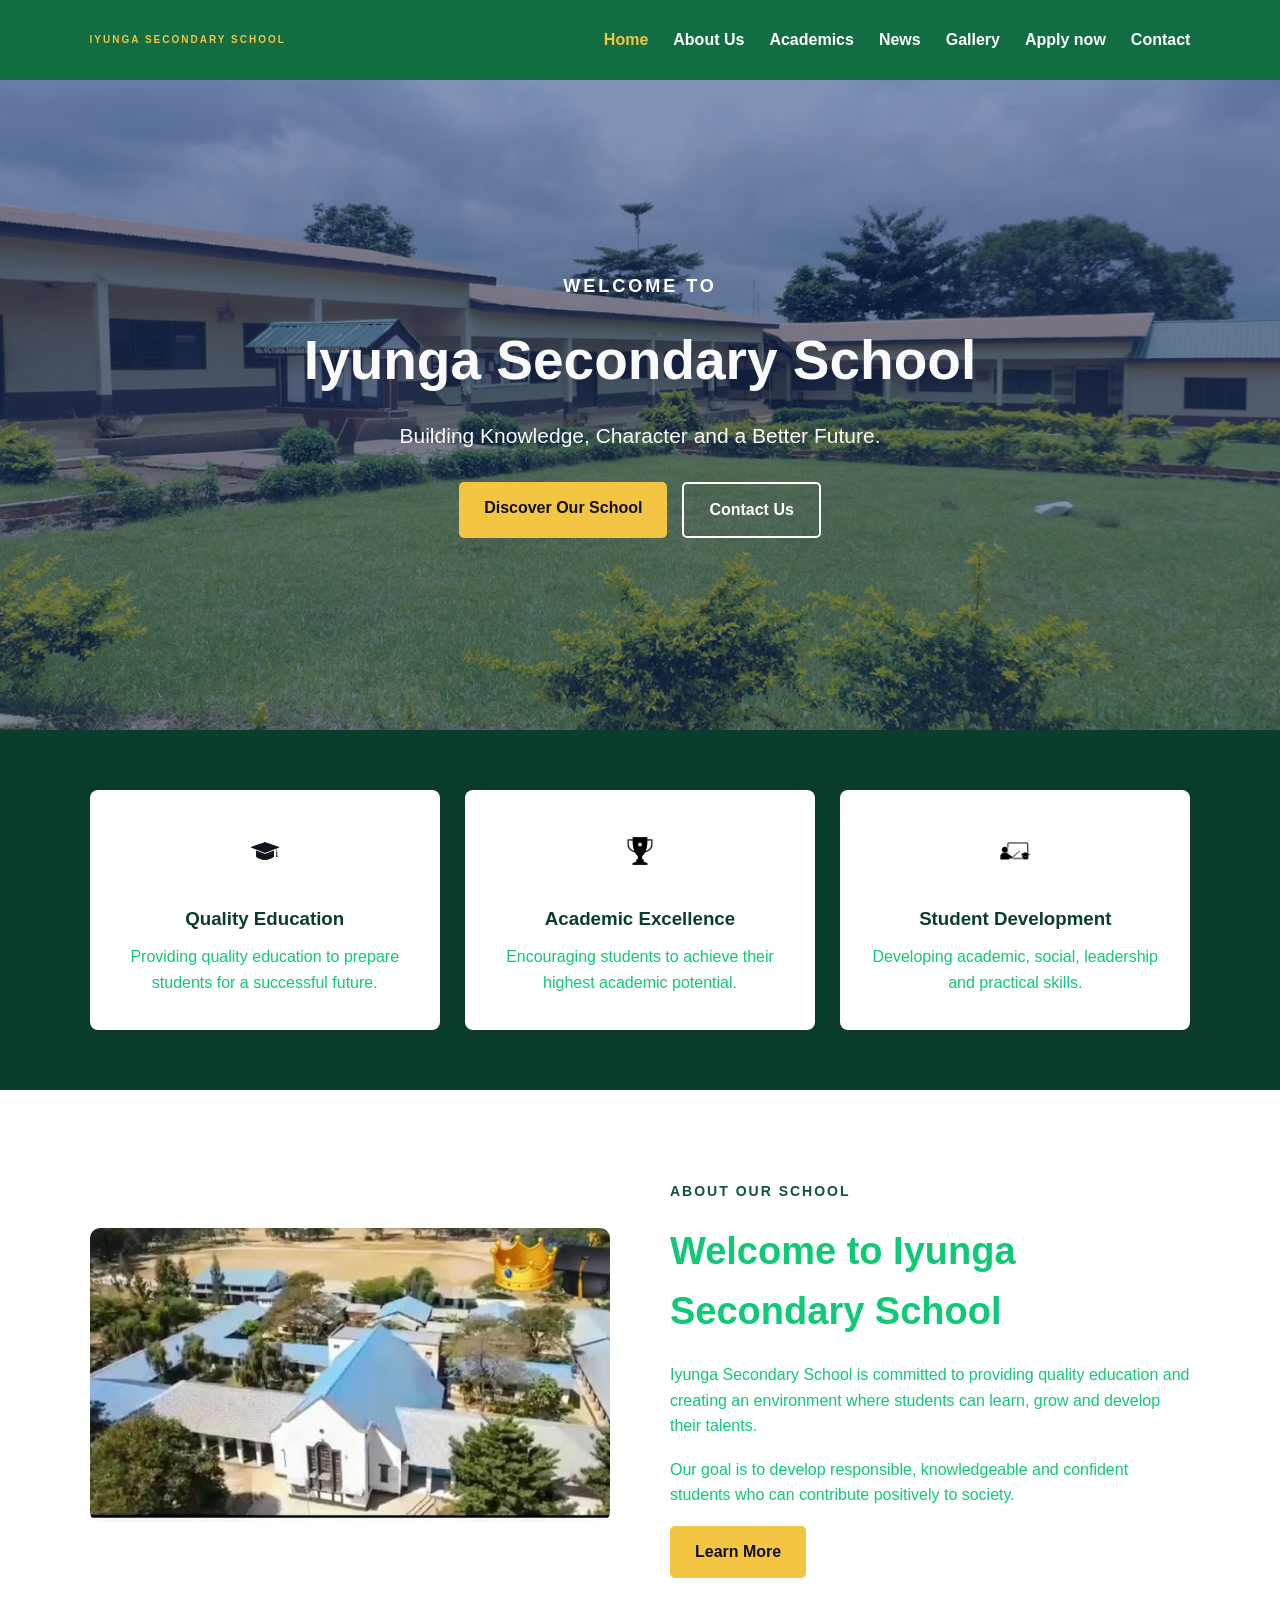
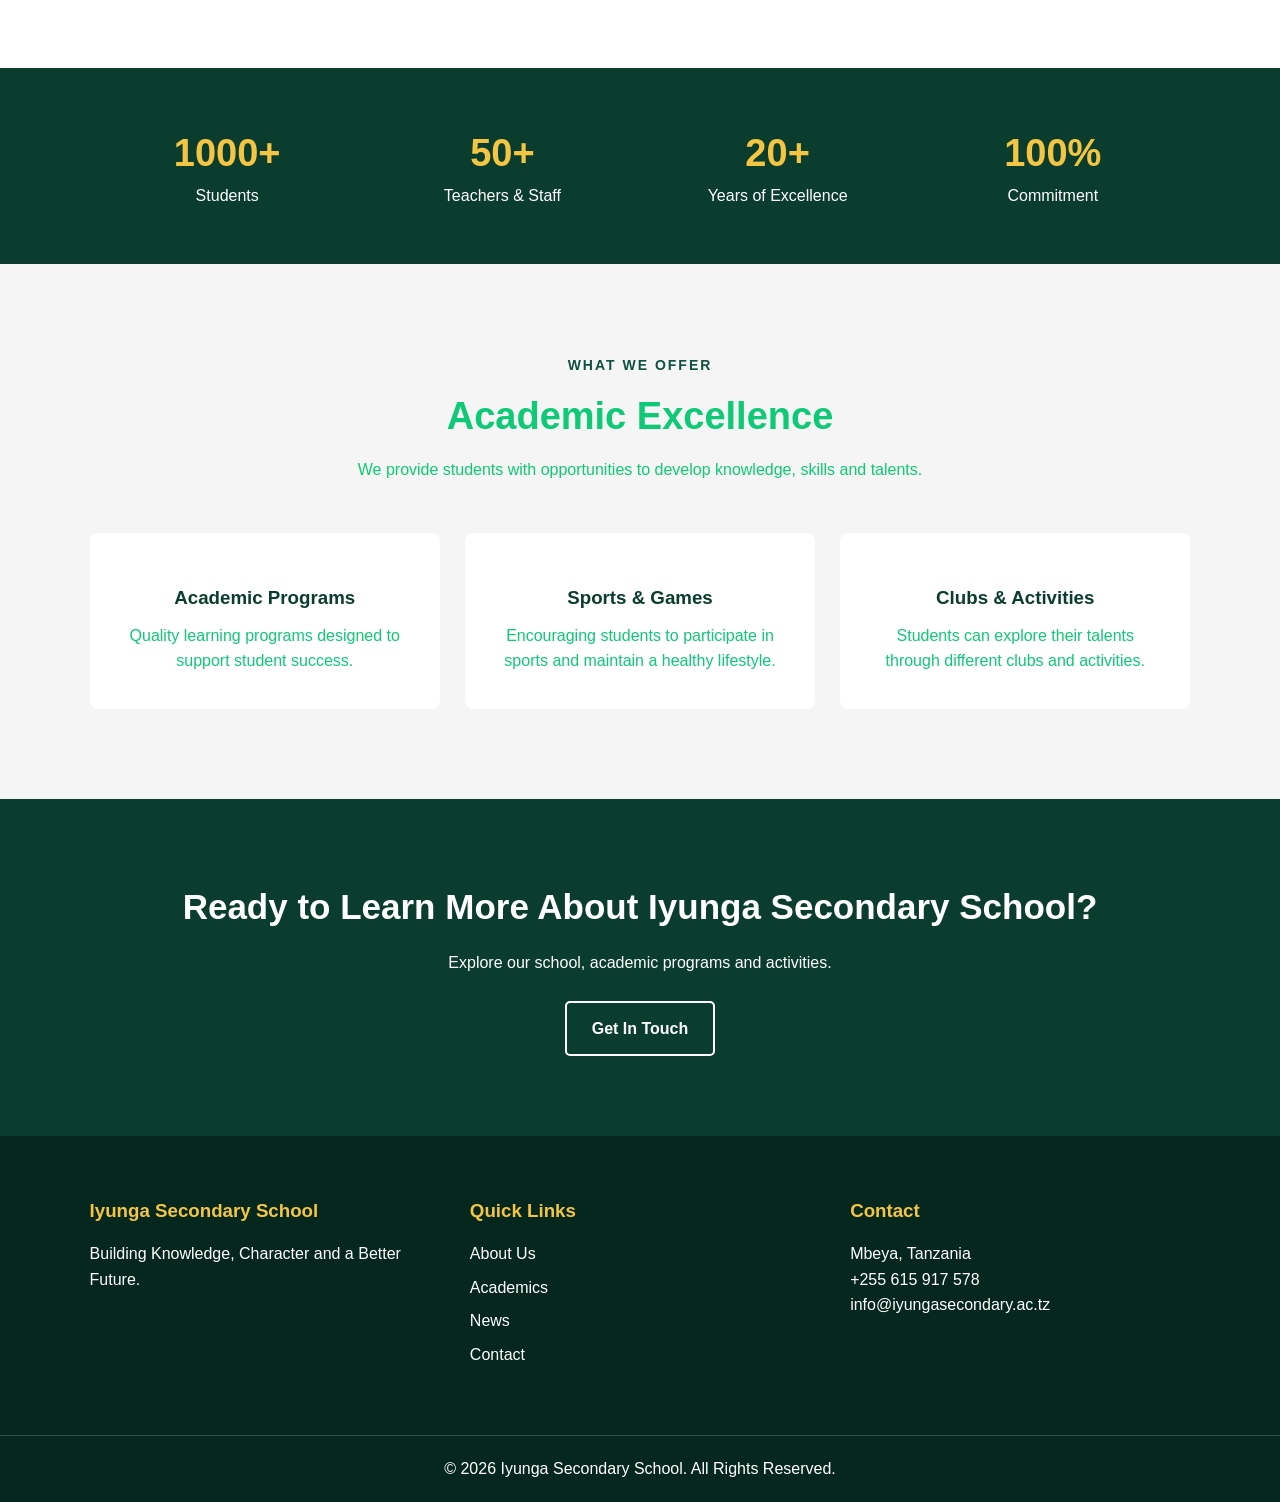
==== index.html @ 2ea65440 "Initial website" ====
<!doctype html>
<html lang="en">
  <head>
    <meta charset="UTF-8" />
    <meta name="viewport" content="width=device-width, initial-scale=1.0" />

    <title>Iyunga Secondary School</title>

    <link rel="stylesheet" href="css/style.css" />
    <link rel="icon" type="image/jpg" href="/images/favicon.jpg" />
        <link
      rel="stylesheet"
      href="https://cdn.jsdelivr.net/npm/bootstrap-icons@1.13.1/font/bootstrap-icons.min.css"
    />
  </head>

  <body>
    <!-- NAVIGATION -->
    <header>
      <nav class="navbar">
        <a href="index.html" class="logo">
          <span>IYUNGA SECONDARY SCHOOL</span>
        </a>

        <ul class="nav-links">
          <li><a href="index.html" class="active">Home</a></li>
          <li><a href="about.html">About Us</a></li>
          <li><a href="academics.html">Academics</a></li>
          <li><a href="news.html">News</a></li>
          <li><a href="gallery.html">Gallery</a></li>
          <li><a href="admission.html">Apply now</a></li>
          <li><a href="contacts.html">Contact</a></li>
        </ul>

        <button class="menu-btn" onclick="toggleMenu()"></button>
      </nav>
    </header>

    <!-- HERO SECTION -->
    <section class="hero">
      <div class="hero-content">
        <p class="welcome">WELCOME TO</p>

        <h1>Iyunga Secondary School</h1>

        <p class="hero-text">
          Building Knowledge, Character and a Better Future.
        </p>

        <div class="hero-buttons">
          <a href="about.html" class="btn primary-btn"> Discover Our School </a>

          <a href="contacts.html" class="btn secondary-btn"> Contact Us </a>
        </div>
      </div>
    </section>

    <!-- QUICK INFORMATION -->
    <section class="quick-info">
      <div class="info-card">
        <div class="icon"><img src="images/cap.jpg" height="40px" width="40px"></img></div>
        <h3>Quality Education</h3>
        <p>
          Providing quality education to prepare students for a successful
          future.
        </p>
      </div>

      <div class="info-card">
        <div class="icon"><img src="images/champion.jpg" height="40px" width="40px"></img></div>
        <h3>Academic Excellence</h3>
        <p>Encouraging students to achieve their highest academic potential.</p>
      </div>

      <div class="info-card">
        <div class="icon"><img src="images/student.jpg" height="40px" width="40px"></img></div>
        <h3>Student Development</h3>
        <p>Developing academic, social, leadership and practical skills.</p>
      </div>
    </section>

    <!-- ABOUT PREVIEW -->
    <section class="about-section">
      <div class="about-image">
        <img src="images/iyunga.jpg" alt="Iyunga Secondary School" />
      </div>

      <div class="about-content">
        <p class="section-label">ABOUT OUR SCHOOL</p>

        <h2>Welcome to Iyunga Secondary School</h2>

        <p>
          Iyunga Secondary School is committed to providing quality education
          and creating an environment where students can learn, grow and develop
          their talents.
        </p>

        <p>
          Our goal is to develop responsible, knowledgeable and confident
          students who can contribute positively to society.
        </p>

        <a href="about.html" class="btn primary-btn"> Learn More </a>
      </div>
    </section>

    <!-- STATISTICS -->
    <section class="statistics">
      <div class="stat">
        <h2>1000+</h2>
        <p>Students</p>
      </div>

      <div class="stat">
        <h2>50+</h2>
        <p>Teachers & Staff</p>
      </div>

      <div class="stat">
        <h2>20+</h2>
        <p>Years of Excellence</p>
      </div>

      <div class="stat">
        <h2>100%</h2>
        <p>Commitment</p>
      </div>
    </section>

    <!-- ACADEMICS -->
    <section class="academics-section">
      <div class="section-heading">
        <p class="section-label">WHAT WE OFFER</p>

        <h2>Academic Excellence</h2>

        <p>
          We provide students with opportunities to develop knowledge, skills
          and talents.
        </p>
      </div>

      <div class="academic-cards">
        <div class="academic-card">
          <div class="card-icon"><i class="b b-academics".></i></div>
          <h3>Academic Programs</h3>
          <p>Quality learning programs designed to support student success.</p>
        </div>

        <div class="academic-card">
          <div class="card-icon"></div>
          <h3>Sports & Games</h3>
          <p>
            Encouraging students to participate in sports and maintain a healthy
            lifestyle.
          </p>
        </div>

        <div class="academic-card">
          <div class="card-icon"></div>
          <h3>Clubs & Activities</h3>
          <p>
            Students can explore their talents through different clubs and
            activities.
          </p>
        </div>
      </div>
    </section>

    <!-- CALL TO ACTION -->
    <section class="cta">
      <h2>Ready to Learn More About Iyunga Secondary School?</h2>

      <p>Explore our school, academic programs and activities.</p>

      <a href="contacts.html" class="btn secondary-btn"> Get In Touch </a>
    </section>

    <!-- FOOTER -->
    <footer>
      <div class="footer-content">
        <div>
          <h3>Iyunga Secondary School</h3>
          <p>Building Knowledge, Character and a Better Future.</p>
        </div>

        <div>
          <h3>Quick Links</h3>
          <a href="about.html">About Us</a>
          <a href="academics.html">Academics</a>
          <a href="news.html">News</a>
          <a href="contacts.html">Contact</a>
        </div>

        <div>
          <h3>Contact</h3>
          <p>Mbeya, Tanzania</p>
          <p>+255 615 917 578</p>
          <p>info@iyungasecondary.ac.tz</p>
        </div>
      </div>

      <div class="copyright">
        <p>© 2026 Iyunga Secondary School. All Rights Reserved.</p>
      </div>
    </footer>
     <script src="js/script.js"></script> 
  </body>
</html>
---- css/style.css ----
* {
  margin: 0;
  padding: 0;
  box-sizing: border-box;
}

html {
  scroll-behavior: smooth;
}

body {
  font-family: Arial, sans-serif;
  color: #0ec975;
  line-height: 1.6;
}

/* =========================
   NAVIGATION
========================= */

.navbar {
  height: 80px;
  padding: 0 7%;
  display: flex;
  align-items: center;
  justify-content: space-between;
  background: #126d42;
}

.logo {
  color: white;
  text-decoration: none;
  font-size: 22px;
  font-weight: bold;
}

.logo span {
  display: block;
  font-size: 10px;
  letter-spacing: 2px;
  color: #f4c542;
}

.nav-links {
  display: flex;
  gap: 25px;
  list-style: none;
}

.nav-links a {
  color: white;
  text-decoration: none;
  font-weight: bold;
}

.nav-links a:hover,
.nav-links a.active {
  color: #f4c542;
}

.menu-btn {
  display: none;
  background: none;
  border: none;
  color: white;
  font-size: 28px;
  cursor: pointer;
}

/* =========================
   HERO
========================= */

.hero {
  min-height: 650px;

  display: flex;
  justify-content: center;
  align-items: center;

  text-align: center;

  background:
    linear-gradient(rgba(4, 36, 107, 0.5), rgba(4, 42, 87, 0.5)),
    url("../images/school.jpg");

  background-size: cover;
  background-position: center;
  background-repeat: no-repeat;
}

.hero-content {
  color: rgb(249, 250, 249);
  max-width: 850px;
  padding: 20px;
}

.welcome {
  color: #ffffff;
  font-size: 18px;
  font-weight: bold;
  letter-spacing: 3px;
}

.hero h1 {
  font-size: 55px;
  margin: 15px 0;
}

.hero-text {
  font-size: 21px;
  margin-bottom: 30px;
}

.hero-buttons {
  display: flex;
  justify-content: center;
  gap: 15px;
}

/* =========================
   BUTTONS
========================= */

.btn {
  display: inline-block;
  padding: 13px 25px;
  border-radius: 5px;
  text-decoration: none;
  font-weight: bold;
  transition: 0.3s;
}

.primary-btn {
  background: #f4c542;
  color: #111;
}

.primary-btn:hover {
  background: white;
}

.secondary-btn {
  border: 2px solid white;
  color: white;
}

.secondary-btn:hover {
  background: white;
  color: #0b3d2e;
}

/* =========================
   QUICK INFO
========================= */

.quick-info {
  display: grid;
  grid-template-columns: repeat(3, 1fr);
  gap: 25px;

  padding: 60px 7%;
  background: #0b3d2e;
}

.info-card {
  background: white;
  text-align: center;
  padding: 35px 25px;
  border-radius: 8px;
  box-shadow: 0 5px 20px rgba(0, 0, 0, 0.08);
}

.icon {
  font-size: 40px;
  margin-bottom: 15px;
}

.info-card h3 {
  margin-bottom: 10px;
  color: #0b3d2e;
}

/* =========================
   ABOUT
========================= */

.about-section {
  display: grid;
  grid-template-columns: 1fr 1fr;
  gap: 60px;

  padding: 90px 7%;
  align-items: center;
}

.about-image img {
  width: 100%;
  border-radius: 10px;
}

.section-label {
  color: #115140;
  font-size: 14px;
  font-weight: bold;
  letter-spacing: 2px;
}

.about-content h2 {
  font-size: 38px;
  margin: 10px 0 20px;
}

.about-content p {
  margin-bottom: 18px;
}

/* =========================
   STATISTICS
========================= */

.statistics {
  display: grid;
  grid-template-columns: repeat(4, 1fr);

  background: #0b3d2e;
  color: white;

  padding: 55px 7%;
  text-align: center;
}

.stat h2 {
  color: #f4c542;
  font-size: 38px;
}

.stat p {
  font-size: 16px;
}

/* =========================
   ACADEMICS
========================= */

.academics-section {
  padding: 90px 7%;
  background: #f5f5f5;
}

.section-heading {
  text-align: center;
  max-width: 700px;
  margin: 0 auto 50px;
}

.section-heading h2 {
  font-size: 38px;
  margin: 10px 0;
}

.academic-cards {
  display: grid;
  grid-template-columns: repeat(3, 1fr);
  gap: 25px;
}

.academic-card {
  background: white;
  padding: 35px;
  text-align: center;
  border-radius: 8px;
}

.card-icon {
  font-size: 40px;
  margin-bottom: 15px;
}

.academic-card h3 {
  color: #0b3d2e;
  margin-bottom: 10px;
}

/* =========================
   CTA
========================= */

.cta {
  text-align: center;
  padding: 80px 7%;
  background: #0b3d2e;
  color: white;
}

.cta h2 {
  font-size: 35px;
  margin-bottom: 15px;
}

.cta p {
  margin-bottom: 25px;
}

/* =========================
   FOOTER
========================= */

footer {
  background: #06271e;
  color: white;
}

.footer-content {
  display: grid;
  grid-template-columns: repeat(3, 1fr);
  gap: 40px;

  padding: 60px 7%;
}

.footer-content h3 {
  color: #f4c542;
  margin-bottom: 15px;
}

.footer-content a {
  display: block;
  color: white;
  text-decoration: none;
  margin-bottom: 8px;
}

.footer-content a:hover {
  color: #f4c542;
}

.copyright {
  border-top: 1px solid #315046;
  text-align: center;
  padding: 20px;
}
/* =========================
   INNER PAGE HERO
========================= */

.page-hero {
  min-height: 350px;

  display: flex;
  justify-content: center;
  align-items: center;

  text-align: center;

  color: white;

  background:
    linear-gradient(rgba(0, 0, 0, 0.6), rgba(0, 0, 0, 0.6)),
    url("../images/school.jpg");

  background-size: cover;
  background-position: center;
}

.page-hero p {
  color: #f4c542;
  font-weight: bold;
  letter-spacing: 3px;
}

.page-hero h1 {
  font-size: 45px;
  margin-top: 10px;
}

/* =========================
   MISSION & VISION
========================= */

.mission-section {
  display: grid;
  grid-template-columns: repeat(2, 1fr);
  gap: 30px;

  padding: 80px 7%;

  background: #f5f5f5;
}

.mission-card {
  background: white;
  text-align: center;

  padding: 45px 35px;

  border-radius: 8px;

  box-shadow: 0 5px 20px rgba(0, 0, 0, 0.08);
}

.mission-card h2 {
  color: #0b3d2e;
  margin-bottom: 15px;
}

/* =========================
   CORE VALUES
========================= */

.values-section {
  padding: 90px 7%;
}

.values-grid {
  display: grid;
  grid-template-columns: repeat(4, 1fr);
  gap: 25px;
}

.value-card {
  text-align: center;
  padding: 35px 20px;

  border: 1px solid #ddd;
  border-radius: 8px;
}

.value-card h3 {
  color: #0b3d2e;
  margin-bottom: 10px;
}

/* =========================
   HEADMASTER MESSAGE
========================= */

.message-section {
  padding: 90px 7%;

  background: #f5f5f5;
}

.message-content {
  max-width: 850px;
  margin: auto;
  text-align: center;
}

.message-content h2 {
  font-size: 38px;
  margin: 10px 0 25px;
}

.message-content p {
  margin-bottom: 18px;
}

.message-content h3 {
  color: #0b3d2e;
  margin-top: 25px;
}

/* =========================
   RESPONSIVE ABOUT PAGE
========================= */

@media (max-width: 768px) {
  .mission-section,
  .values-grid {
    grid-template-columns: 1fr;
  }

  .page-hero h1 {
    font-size: 32px;
  }
}
/* =========================
   NEWS
========================= */

.news-section {
  padding: 90px 7%;
}

.news-grid {
  display: grid;
  grid-template-columns: repeat(3, 1fr);
  gap: 30px;
}

.news-card {
  background: white;
  border-radius: 8px;
  overflow: hidden;
  box-shadow: 0 5px 20px rgba(0, 0, 0, 0.08);
}

.news-card img {
  width: 100%;
  height: 220px;
  object-fit: cover;
}

.news-content {
  padding: 25px;
}

.news-date {
  color: #0b3d2e;
  font-size: 14px;
  font-weight: bold;
  margin-bottom: 8px;
}

.news-content h3 {
  margin-bottom: 12px;
  color: #222;
}

.news-content a {
  display: inline-block;
  margin-top: 15px;
  color: #0b3d2e;
  font-weight: bold;
  text-decoration: none;
}

@media (max-width: 768px) {
  .news-grid {
    grid-template-columns: 1fr;
  }
}
/* =========================
   GALLERY
========================= */

.gallery-section {
  padding: 90px 7%;
}

.gallery-grid {
  display: grid;
  grid-template-columns: repeat(3, 1fr);
  gap: 20px;
}

.gallery-grid img {
  width: 100%;
  height: 250px;
  object-fit: cover;
  border-radius: 8px;
  transition: 0.3s;
}

.gallery-grid img:hover {
  transform: scale(1.03);
}

@media (max-width: 768px) {
  .gallery-grid {
    grid-template-columns: 1fr;
  }
}
/* =========================
ADMISSION PAGE
========================= */

.admission-intro {
  padding: 80px 7%;
  background: white;
}

/* Admission Process */

.admission-process {
  padding: 90px 7%;
  background: #f5f5f5;
}

.admission-steps {
  max-width: 1200px;
  margin: auto;

  display: grid;
  grid-template-columns: repeat(4, 1fr);
  gap: 25px;
}

.admission-card {
  background: white;
  padding: 35px 25px;
  text-align: center;

  border-radius: 8px;

  box-shadow: 0 5px 20px rgba(0, 0, 0, 0.08);

  transition: 0.3s;
}

.admission-card:hover {
  transform: translateY(-7px);
}

.step-number {
  width: 55px;
  height: 55px;

  margin: 0 auto 20px;

  display: flex;
  justify-content: center;
  align-items: center;

  border-radius: 50%;

  background: #0b3d2e;
  color: #f4c542;

  font-weight: bold;
}

.admission-card h3 {
  color: #0b3d2e;
  margin-bottom: 12px;
}

.admission-card p {
  color: #555;
}

/* Requirements */

.requirements-section {
  padding: 90px 7%;
}

.requirements-container {
  max-width: 1000px;
  margin: auto;

  display: grid;
  grid-template-columns: repeat(2, 1fr);
  gap: 30px;
}

.requirements-list {
  padding: 35px;

  background: #f5f5f5;

  border-radius: 8px;
}

.requirements-list h3 {
  color: #0b3d2e;
  margin-bottom: 20px;
}

.requirements-list ul {
  padding-left: 20px;
}

.requirements-list li {
  margin-bottom: 12px;
}

/* Mobile */

@media (max-width: 768px) {
  .admission-steps {
    grid-template-columns: 1fr;
  }

  .requirements-container {
    grid-template-columns: 1fr;
  }

  .admission-intro,
  .admission-process,
  .requirements-section {
    padding-left: 5%;
    padding-right: 5%;
  }

  .admission-cta h2 {
    font-size: 28px;
  }
}

/* =========================
   ONLINE ADMISSION
========================= */

.online-admission {
  padding: 90px 7%;
  background: #f5f5f5;
}

.admission-form-container {
  max-width: 1000px;
  margin: 0 auto;

  background: white;

  padding: 45px;

  border-radius: 10px;

  box-shadow: 0 5px 25px rgba(0, 0, 0, 0.08);
}

/* Form Sections */

.form-section {
  padding-bottom: 35px;
  margin-bottom: 35px;

  border-bottom: 1px solid #ddd;
}

.form-section h3 {
  color: #0b3d2e;

  font-size: 22px;

  margin-bottom: 25px;
}

/* Form Grid */

.form-grid {
  display: grid;

  grid-template-columns: repeat(2, 1fr);

  gap: 20px;
}

/* Form Group */

.form-group {
  display: flex;
  flex-direction: column;
}

.form-group label {
  font-weight: bold;

  margin-bottom: 8px;

  color: #333;
}

.form-group input,
.form-group select,
.form-group textarea {
  width: 100%;

  padding: 13px 15px;

  border: 1px solid #ccc;

  border-radius: 5px;

  font-family: inherit;

  font-size: 15px;

  outline: none;

  transition: 0.3s;
}

.form-group input:focus,
.form-group select:focus,
.form-group textarea:focus {
  border-color: #0b3d2e;

  box-shadow: 0 0 0 2px rgba(11, 61, 46, 0.08);
}

.form-group textarea {
  resize: vertical;
}

/* Agreement */

.agreement {
  margin: 25px 0;

  color: #555;
}

.agreement label {
  display: flex;

  gap: 10px;

  align-items: flex-start;

  cursor: pointer;
}

.agreement input {
  margin-top: 5px;
}

/* Submit Button */

.form-submit {
  text-align: center;
}

.form-submit button {
  border: none;

  cursor: pointer;

  font-size: 16px;
}

/* Success Message */

.success-message {
  display: none;

  margin-top: 25px;

  padding: 15px;

  border-radius: 5px;

  background: #e8f5e9;

  color: #2e7d32;

  text-align: center;

  font-weight: bold;
}

/* Mobile */

@media (max-width: 768px) {
  .online-admission {
    padding: 60px 5%;
  }

  .admission-form-container {
    padding: 25px 20px;
  }

  .form-grid {
    grid-template-columns: 1fr;
  }
}

/* =========================
   CONTACT
========================= */

.contact-section {
  display: grid;
  grid-template-columns: 1fr 1fr;
  gap: 60px;

  padding: 90px 7%;
}

.contact-info h2 {
  font-size: 38px;
  margin: 10px 0 20px;
}

.contact-item {
  margin-top: 25px;
}

.contact-item strong {
  color: #0b3d2e;
}

.contact-form {
  background: #f5f5f5;
  padding: 35px;
  border-radius: 8px;
}

.contact-form h2 {
  margin-bottom: 25px;
  color: #0b3d2e;
}

.contact-form input,
.contact-form textarea {
  width: 100%;
  padding: 14px;
  margin-bottom: 15px;

  border: 1px solid #ccc;
  border-radius: 5px;

  font-family: inherit;
  font-size: 15px;
}

.contact-form textarea {
  resize: vertical;
}

.contact-form button {
  border: none;
  cursor: pointer;
}

@media (max-width: 768px) {
  .contact-section {
    grid-template-columns: 1fr;
  }
}
/* =========================
   CARD ANIMATIONS
========================= */

.info-card,
.academic-card,
.news-card,
.value-card,
.mission-card,
.admission-card {
  transform: translateY(30px);
  transition:
    opacity 0.6s ease,
    transform 0.6s ease;
}

.info-card,
.academic-card,
.news-card,
.value-card,
.mission-card,
.admission-card {
  opacity: 1;
}

.reveal-active {
  opacity: 1;
  transform: translateY(0);
}

/* Gallery image */

.gallery-grid img {
  cursor: pointer;
}

.gallery-active {
  transform: scale(1.05);
}
/* =====================================================
   MOBILE RESPONSIVE DESIGN
   IYUNGA SECONDARY SCHOOL
===================================================== */

@media (max-width: 768px) {
  /* ---------------------------------
       GENERAL
    --------------------------------- */

  html,
  body {
    width: 100%;
    max-width: 100%;
    overflow-x: hidden;
  }

  /* ---------------------------------
       NAVIGATION
    --------------------------------- */

  .navbar {
    height: 70px;
    padding: 0 20px;
  }

  .logo {
    font-size: 18px;
  }

  .logo span {
    font-size: 8px;
  }

  .nav-links {
    display: none;

    position: absolute;

    top: 70px;
    left: 0;

    width: 100%;

    background: #126d42;

    flex-direction: column;

    gap: 0;

    padding: 10px 0;

    z-index: 1000;
  }

  .nav-links.show {
    display: flex;
  }

  .nav-links li {
    width: 100%;
    text-align: center;
  }

  .nav-links a {
    display: block;

    width: 100%;

    padding: 14px 20px;
  }

  .menu-btn {
    display: block;
  }

  /* ---------------------------------
       HERO
    --------------------------------- */

  .hero {
    min-height: 550px;

    width: 100%;

    padding: 40px 20px;
  }

  .hero-content {
    width: 100%;
    max-width: 100%;
    padding: 10px;
  }

  .welcome {
    font-size: 14px;
  }

  .hero h1 {
    font-size: 36px;
    line-height: 1.2;
  }

  .hero-text {
    font-size: 17px;
  }

  .hero-buttons {
    flex-direction: column;

    align-items: center;

    gap: 12px;
  }

  .hero-buttons .btn {
    width: 200px;
    text-align: center;
  }

  /* ---------------------------------
       QUICK INFO
    --------------------------------- */

  .quick-info {
    grid-template-columns: 1fr;

    padding: 50px 20px;

    gap: 20px;
  }

  /* ---------------------------------
       ABOUT
    --------------------------------- */

  .about-section {
    grid-template-columns: 1fr;

    padding: 60px 20px;

    gap: 35px;
  }

  .about-content h2 {
    font-size: 30px;
  }

  /* ---------------------------------
       STATISTICS
    --------------------------------- */

  .statistics {
    grid-template-columns: repeat(2, 1fr);

    padding: 45px 20px;

    gap: 30px;
  }

  .stat h2 {
    font-size: 30px;
  }

  /* ---------------------------------
       ACADEMICS
    --------------------------------- */

  .academics-section {
    padding: 60px 20px;
  }

  .section-heading h2 {
    font-size: 30px;
  }

  .academic-cards {
    grid-template-columns: 1fr;

    gap: 20px;
  }

  /* ---------------------------------
       CTA
    --------------------------------- */

  .cta {
    padding: 60px 20px;
  }

  .cta h2 {
    font-size: 28px;
  }

  /* ---------------------------------
       FOOTER
    --------------------------------- */

  .footer-content {
    grid-template-columns: 1fr;

    padding: 50px 20px;

    gap: 35px;
  }

  /* ---------------------------------
       INNER PAGE HERO
    --------------------------------- */

  .page-hero {
    min-height: 280px;

    padding: 40px 20px;
  }

  .page-hero h1 {
    font-size: 34px;
  }

  /* ---------------------------------
       MISSION & VISION
    --------------------------------- */

  .mission-section {
    grid-template-columns: 1fr;

    padding: 60px 20px;

    gap: 20px;
  }

  /* ---------------------------------
       VALUES
    --------------------------------- */

  .values-section {
    padding: 60px 20px;
  }

  .values-grid {
    grid-template-columns: 1fr;

    gap: 20px;
  }

  /* ---------------------------------
       HEADMASTER MESSAGE
    --------------------------------- */

  .message-section {
    padding: 60px 20px;
  }

  .message-content h2 {
    font-size: 30px;
  }

  /* ---------------------------------
       NEWS
    --------------------------------- */

  .news-section {
    padding: 60px 20px;
  }

  .news-grid {
    grid-template-columns: 1fr;

    gap: 20px;
  }

  /* ---------------------------------
       GALLERY
    --------------------------------- */

  .gallery-section {
    padding: 60px 20px;
  }

  .gallery-grid {
    grid-template-columns: 1fr;

    gap: 15px;
  }

  .gallery-grid img {
    height: 230px;
  }

  /* ---------------------------------
       ADMISSION
    --------------------------------- */

  .admission-intro {
    padding: 60px 20px;
  }

  .admission-process {
    padding: 60px 20px;
  }

  .admission-steps {
    grid-template-columns: 1fr;

    gap: 20px;
  }

  .requirements-section {
    padding: 60px 20px;
  }

  .requirements-container {
    grid-template-columns: 1fr;

    gap: 20px;
  }

  /* ---------------------------------
       ONLINE ADMISSION FORM
    --------------------------------- */

  .online-admission {
    padding: 60px 20px;
  }

  .admission-form-container {
    width: 100%;

    padding: 25px 18px;
  }

  .form-grid {
    grid-template-columns: 1fr;
  }

  /* ---------------------------------
       CONTACT
    --------------------------------- */

  .contact-section {
    grid-template-columns: 1fr;

    padding: 60px 20px;

    gap: 35px;
  }

  .contact-info h2 {
    font-size: 30px;
  }

  .contact-form {
    padding: 25px 20px;
  }
}
.contact-success {
  display: none;
  margin-top: 15px;
  text-align: center;
  font-weight: 600;
  font-size: 15px;
}
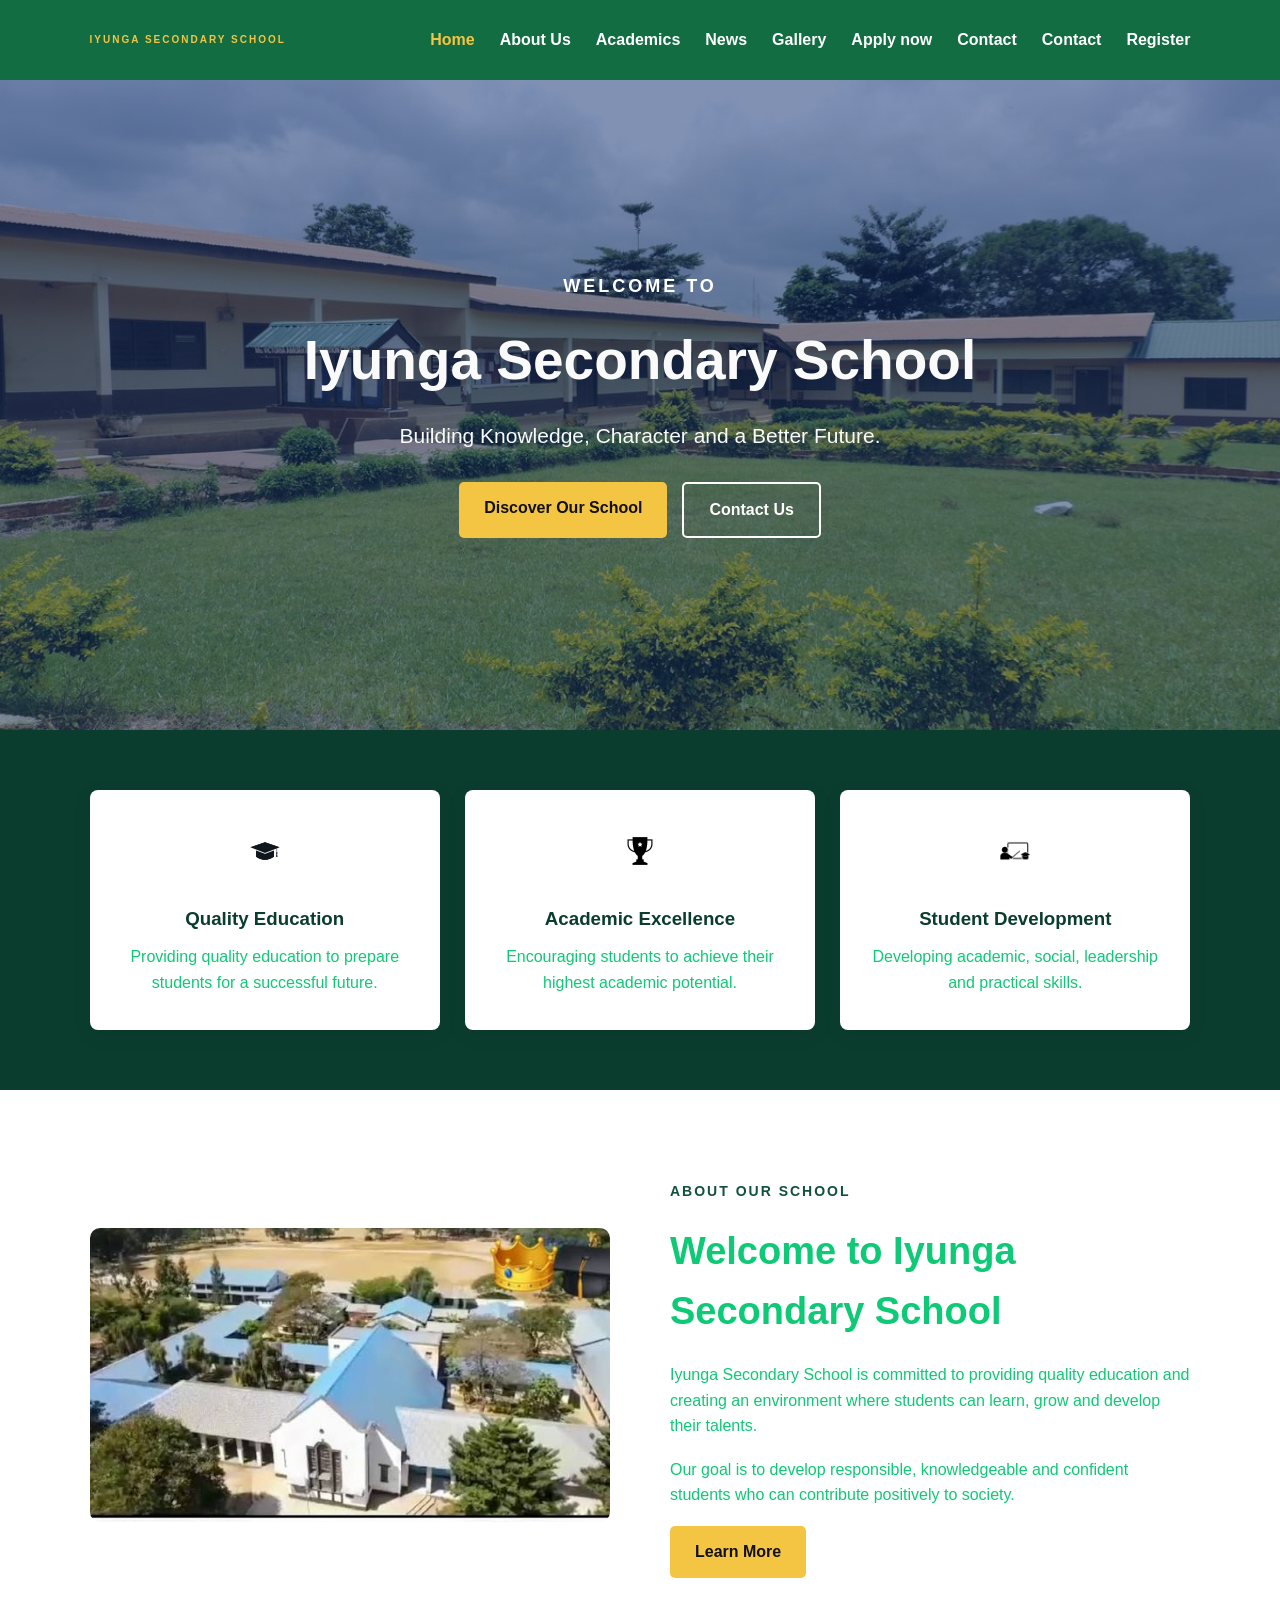
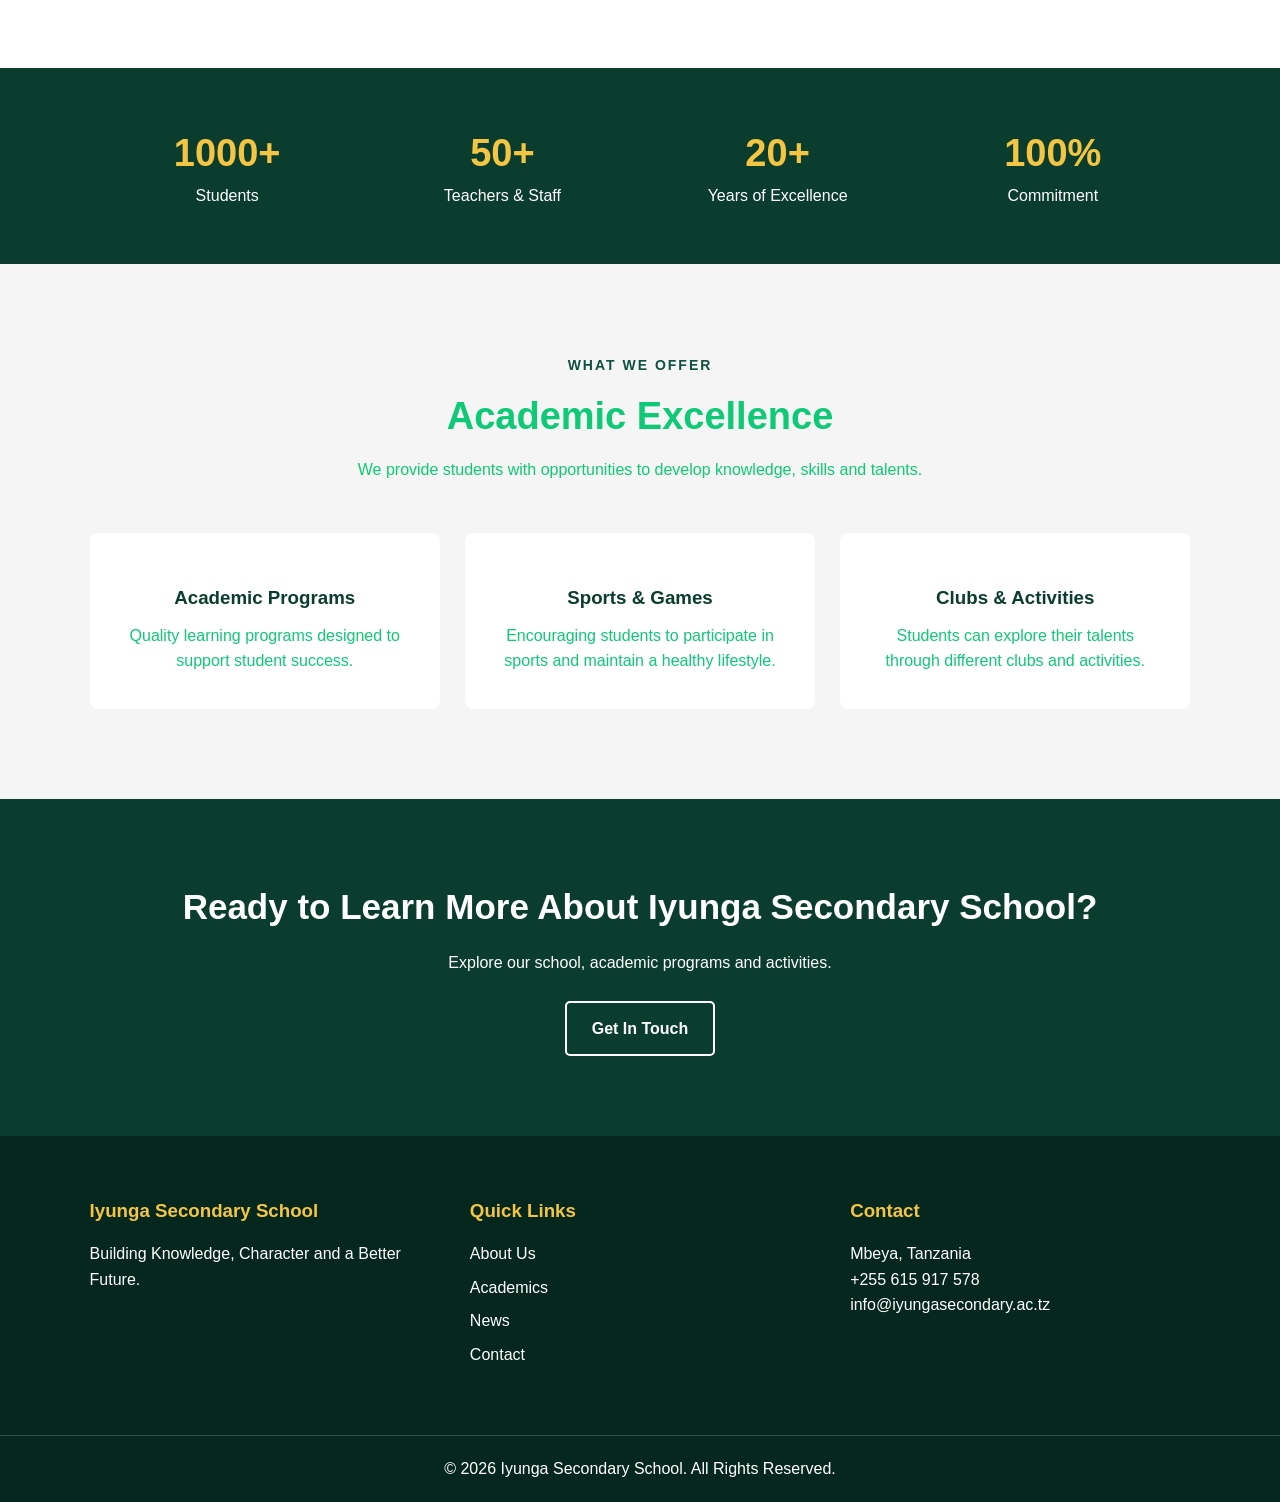
==== commit 0d25e57f: "conflict kwenye kuadd register.html" ====
--- a/index.html
+++ b/index.html
@@ -29,8 +29,11 @@
           <li><a href="news.html">News</a></li>
           <li><a href="gallery.html">Gallery</a></li>
           <li><a href="admission.html">Apply now</a></li>
+          <li><a href="contacts.html" >Contact</a></li>
           <li><a href="contacts.html">Contact</a></li>
+          <li><a href="register.html">Register</a></li>
         </ul>
+        
 
         <button class="menu-btn" onclick="toggleMenu()"></button>
       </nav>
--- a/css/style.css
+++ b/css/style.css
@@ -1322,3 +1322,437 @@
   font-weight: 600;
   font-size: 15px;
 }
+/* =====================================================
+   ONLINE REGISTRATION PAGE
+===================================================== */
+
+.register-header {
+  background: #ffffff;
+  border-bottom: 1px solid #e8ece9;
+  padding: 15px 6%;
+}
+
+.register-header-container {
+  max-width: 1200px;
+  margin: auto;
+  display: flex;
+  align-items: center;
+  justify-content: space-between;
+}
+
+.register-logo {
+  display: flex;
+  align-items: center;
+  gap: 12px;
+  color: #126d42;
+  text-decoration: none;
+}
+
+.register-logo-icon {
+  width: 42px;
+  height: 42px;
+  background: #126d42;
+  color: white;
+  display: flex;
+  align-items: center;
+  justify-content: center;
+  border-radius: 9px;
+  font-size: 22px;
+  font-weight: 800;
+}
+
+.register-logo strong {
+  display: block;
+  font-size: 17px;
+  letter-spacing: 1px;
+}
+
+.register-logo small {
+  display: block;
+  font-size: 8px;
+  letter-spacing: 1.5px;
+  color: #718078;
+}
+
+.back-home {
+  color: #126d42;
+  text-decoration: none;
+  font-size: 13px;
+  font-weight: 600;
+}
+
+.back-home:hover {
+  text-decoration: underline;
+}
+
+/* INTRO */
+
+.register-intro {
+  background: #126d42;
+  color: white;
+  padding: 55px 20px;
+  text-align: center;
+}
+
+.register-intro > div {
+  max-width: 800px;
+  margin: auto;
+}
+
+.register-badge {
+  display: inline-block;
+  border: 1px solid rgba(255, 255, 255, 0.4);
+  padding: 7px 14px;
+  border-radius: 30px;
+  font-size: 10px;
+  letter-spacing: 2px;
+  margin-bottom: 15px;
+}
+
+.register-intro h1 {
+  margin: 0 0 12px;
+  font-size: 34px;
+}
+
+.register-intro p {
+  margin: 0;
+  font-size: 14px;
+  opacity: 0.85;
+}
+
+/* FORM WRAPPER */
+
+.registration-wrapper {
+  max-width: 950px;
+  margin: 45px auto;
+  padding: 0 20px;
+}
+
+/* FORM CARD */
+
+.form-card {
+  background: white;
+  border: 1px solid #e5ebe7;
+  border-radius: 12px;
+  padding: 28px;
+  margin-bottom: 25px;
+  box-shadow: 0 5px 20px rgba(0, 0, 0, 0.035);
+}
+
+.form-section-title {
+  display: flex;
+  align-items: center;
+  gap: 14px;
+  margin-bottom: 25px;
+  padding-bottom: 18px;
+  border-bottom: 1px solid #edf0ee;
+}
+
+.form-section-icon {
+  width: 42px;
+  height: 42px;
+  border-radius: 9px;
+  background: #eaf5ef;
+  color: #126d42;
+  display: flex;
+  justify-content: center;
+  align-items: center;
+  font-size: 18px;
+}
+
+.form-section-title h2 {
+  margin: 0 0 4px;
+  font-size: 17px;
+  color: #1c2922;
+}
+
+.form-section-title p {
+  margin: 0;
+  color: #89938e;
+  font-size: 11px;
+}
+
+/* FORM GRID */
+
+.form-grid {
+  display: grid;
+  grid-template-columns: 1fr 1fr;
+  gap: 20px;
+}
+
+.form-field {
+  min-width: 0;
+}
+
+.full-width {
+  grid-column: 1 / -1;
+}
+
+.form-field label {
+  display: block;
+  margin-bottom: 7px;
+  font-size: 12px;
+  font-weight: 700;
+  color: #35423b;
+}
+
+.form-field label span {
+  color: #d32f2f;
+}
+
+.form-field input,
+.form-field select,
+.form-field textarea {
+  width: 100%;
+  box-sizing: border-box;
+  border: 1px solid #dce4df;
+  border-radius: 7px;
+  background: #fff;
+  padding: 12px 13px;
+  font-family: inherit;
+  font-size: 12px;
+  color: #27332d;
+  outline: none;
+  transition: 0.2s;
+}
+
+.form-field textarea {
+  resize: vertical;
+}
+
+.form-field input:focus,
+.form-field select:focus,
+.form-field textarea:focus {
+  border-color: #126d42;
+  box-shadow: 0 0 0 3px rgba(18, 109, 66, 0.08);
+}
+
+.form-field input::placeholder,
+.form-field textarea::placeholder {
+  color: #a4aea8;
+}
+
+/* VALIDATION */
+
+.form-field.invalid input,
+.form-field.invalid select,
+.form-field.invalid textarea {
+  border-color: #d93025;
+  background: #fffafa;
+}
+
+.form-field.valid input,
+.form-field.valid select,
+.form-field.valid textarea {
+  border-color: #269657;
+}
+
+.field-error {
+  display: block;
+  color: #d93025;
+  font-size: 10px;
+  margin-top: 5px;
+  min-height: 12px;
+}
+
+/* DECLARATION */
+
+.declaration-card {
+  background: #f9fbfa;
+}
+
+.declaration-title {
+  display: flex;
+  align-items: center;
+  gap: 10px;
+  color: #126d42;
+  margin-bottom: 17px;
+}
+
+.declaration-title i {
+  font-size: 20px;
+}
+
+.declaration-title h2 {
+  margin: 0;
+  font-size: 16px;
+  color: #25332b;
+}
+
+.declaration-check {
+  display: flex;
+  align-items: flex-start;
+  gap: 10px;
+  color: #65716b;
+  font-size: 12px;
+  line-height: 1.6;
+  cursor: pointer;
+}
+
+.declaration-check input {
+  margin-top: 3px;
+  accent-color: #126d42;
+}
+
+/* BUTTONS */
+
+.registration-actions {
+  display: flex;
+  justify-content: flex-end;
+  gap: 12px;
+  margin-top: 25px;
+}
+
+.clear-button,
+.submit-registration {
+  border: none;
+  border-radius: 7px;
+  padding: 13px 20px;
+  font-family: inherit;
+  font-size: 12px;
+  font-weight: 700;
+  cursor: pointer;
+}
+
+.clear-button {
+  background: #edf0ee;
+  color: #53615a;
+}
+
+.submit-registration {
+  background: #126d42;
+  color: white;
+  display: flex;
+  align-items: center;
+  gap: 9px;
+}
+
+.submit-registration:hover {
+  background: #0d5b36;
+}
+
+/* SUCCESS */
+
+.registration-success {
+  display: none;
+  align-items: center;
+  gap: 15px;
+  background: #edf9f2;
+  border: 1px solid #bde4ca;
+  border-radius: 10px;
+  padding: 18px;
+  margin-top: 25px;
+}
+
+.success-icon {
+  width: 42px;
+  height: 42px;
+  flex-shrink: 0;
+  background: #269657;
+  color: white;
+  border-radius: 50%;
+  display: flex;
+  justify-content: center;
+  align-items: center;
+  font-size: 20px;
+}
+
+.registration-success h3 {
+  margin: 0 0 5px;
+  color: #176b3c;
+  font-size: 14px;
+}
+
+.registration-success p {
+  margin: 0 0 5px;
+  color: #607067;
+  font-size: 11px;
+}
+
+.registration-success strong {
+  color: #176b3c;
+  font-size: 12px;
+}
+
+/* FOOTER */
+
+.register-footer {
+  text-align: center;
+  padding: 25px 20px;
+  border-top: 1px solid #e6ebe8;
+  color: #89938e;
+  font-size: 10px;
+}
+
+/* MOBILE */
+
+@media (max-width: 700px) {
+  .register-header {
+    padding: 13px 20px;
+  }
+
+  .register-logo strong {
+    font-size: 14px;
+  }
+
+  .register-logo small {
+    font-size: 7px;
+  }
+
+  .back-home {
+    font-size: 11px;
+  }
+
+  .register-intro {
+    padding: 40px 20px;
+  }
+
+  .register-intro h1 {
+    font-size: 27px;
+  }
+
+  .register-intro p {
+    font-size: 12px;
+    line-height: 1.6;
+  }
+
+  .registration-wrapper {
+    margin: 25px auto;
+    padding: 0 12px;
+  }
+
+  .form-card {
+    padding: 20px 16px;
+  }
+
+  .form-grid {
+    grid-template-columns: 1fr;
+    gap: 17px;
+  }
+
+  .full-width {
+    grid-column: auto;
+  }
+
+  .form-section-title {
+    align-items: flex-start;
+  }
+
+  .form-section-title h2 {
+    font-size: 15px;
+  }
+
+  .registration-actions {
+    flex-direction: column-reverse;
+  }
+
+  .clear-button,
+  .submit-registration {
+    width: 100%;
+    justify-content: center;
+  }
+
+  .registration-success {
+    align-items: flex-start;
+  }
+}
